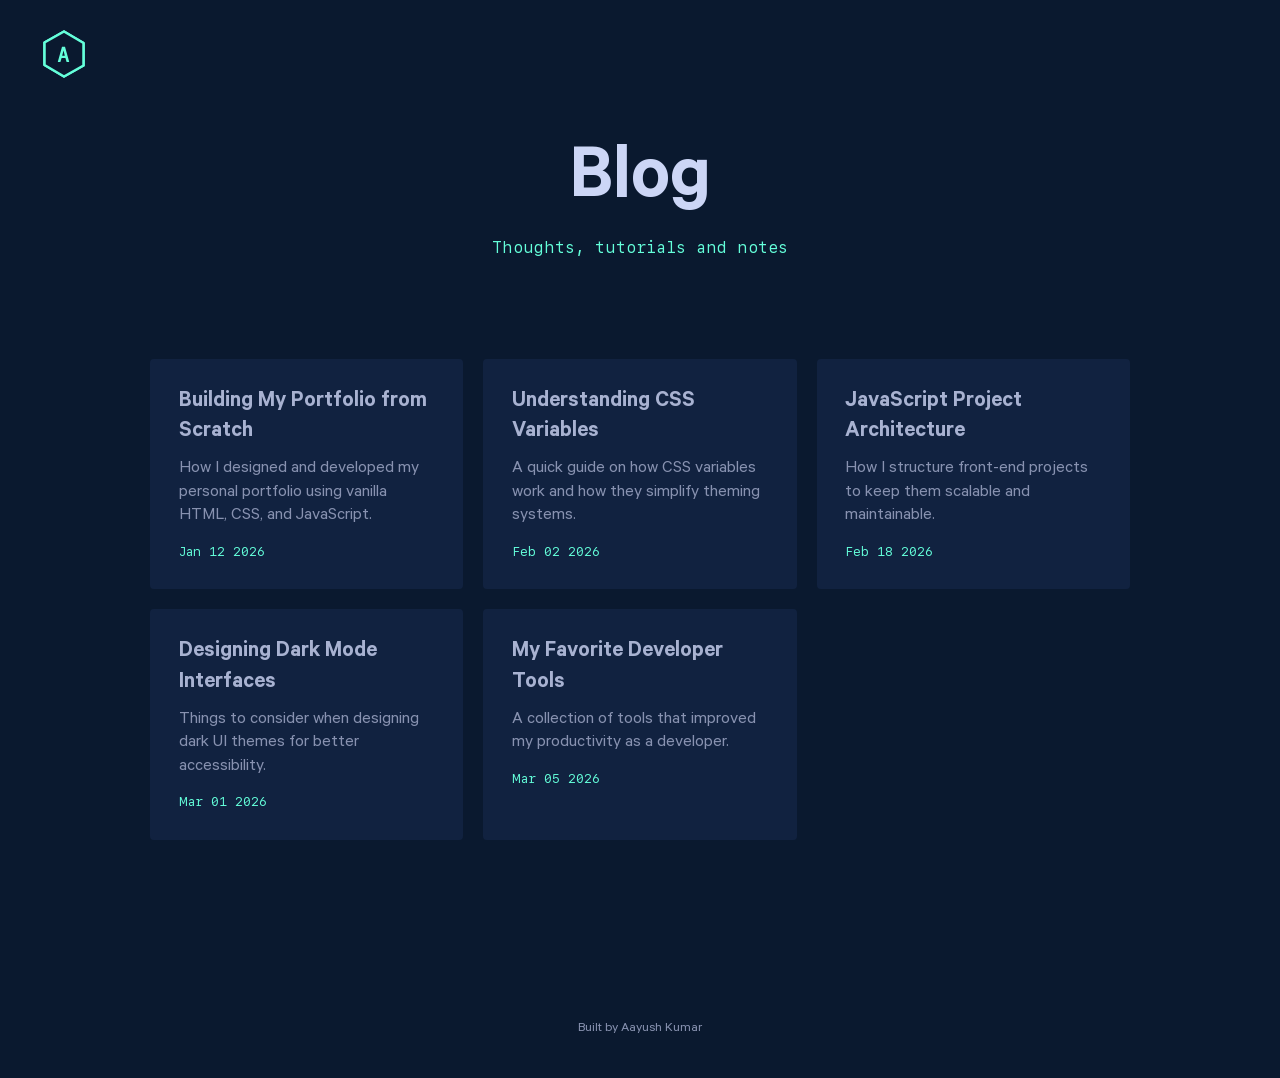
==== blogs.html @ 378685f4 "basic blogs page" ====
<!DOCTYPE html>
<html lang="en" data-theme="dark">

<head>
    <meta charset="UTF-8">
    <meta name="viewport" content="width=device-width, initial-scale=1.0">

    <title>Blogs | Aayush Kumar</title>

    <link rel="icon" href="assets/images/favicon.svg" type="image/svg+xml">

    <link rel="stylesheet" href="assets/css/fonts.css">
    <link rel="stylesheet" href="assets/css/main.css">
</head>

<body>

    <header class="projects-nav">
        <div class="container nav-content">
            <div class="logo">
                <a href="/" aria-label="home">

                    <div class="hex-container">
                        <svg id="hex" xmlns="http://www.w3.org/2000/svg" role="img" viewBox="0 0 84 96">
                            <title>Hexagon</title>
                            <g transform="translate(-8,-2)">
                                <g transform="translate(11,5)">
                                    <polygon stroke="currentColor" stroke-width="5" stroke-linecap="round"
                                        stroke-linejoin="round" points="39 0 0 22 0 67 39 90 78 68 78 23"
                                        fill="currentColor" />
                                </g>
                            </g>
                        </svg>
                    </div>

                    <div class="logo-container">
                        <svg id="logo" xmlns="http://www.w3.org/2000/svg" role="img" viewBox="0 0 84 96">
                            <title>Logo</title>
                            <g transform="translate(-8,-2)">
                                <g transform="translate(11,5)">
                                    <polygon stroke="currentColor" stroke-width="5" stroke-linecap="round"
                                        stroke-linejoin="round" points="39 0 0 22 0 67 39 90 78 68 78 23" fill="none" />
                                    <path d="M49.5 61 L44.2 61 L41.8 53 L34.2 53 L31.8 61 L26.5 61 L35 30.3 L41 30.3 L49.5 61 Z 
                 M40.6 48.5 L38 38.2 L35.4 48.5 L40.6 48.5 Z" fill="currentColor" />
                                </g>
                            </g>
                        </svg>
                    </div>

                </a>
            </div>
    </header>


    <main class="projects-main">

        <header class="projects-header">
            <h1 class="big-heading">Blog</h1>
            <p class="subtitle">Thoughts, tutorials and notes</p>
        </header>

        <div class="projects-container">

            <div class="blog-grid" id="blogGrid">
            </div>

        </div>

    </main>


    <footer class="footer">

        <div class="mobile-social">

            <a href="https://github.com/aayushkdev" target="_blank">
                <img src="assets/images/github.svg">
            </a>

            <a href="https://linkedin.com/in/aayushkdev" target="_blank">
                <img src="assets/images/linkedin.svg">
            </a>

            <a href="mailto:folio@aayushk.dev">
                <img src="assets/images/mail.svg">
            </a>

        </div>

        <p>Built by Aayush Kumar</p>

    </footer>

    <script src="assets/js/blogs.js"></script>

</body>

</html>
---- assets/css/fonts.css ----
/* Calibre Font Family */

@font-face {
  font-family: 'Calibre';
  src: url('../fonts/Calibre/Calibre-Regular.woff2') format('woff2'),
       url('../fonts/Calibre/Calibre-Regular.woff') format('woff');
  font-weight: 400;
  font-style: normal;
  font-display: auto;
}

@font-face {
  font-family: 'Calibre';
  src: url('../fonts/Calibre/Calibre-Medium.woff2') format('woff2'),
       url('../fonts/Calibre/Calibre-Medium.woff') format('woff');
  font-weight: 500;
  font-style: normal;
  font-display: auto;
}

@font-face {
  font-family: 'Calibre';
  src: url('../fonts/Calibre/Calibre-Semibold.woff2') format('woff2'),
       url('../fonts/Calibre/Calibre-Semibold.woff') format('woff');
  font-weight: 600;
  font-style: normal;
  font-display: auto;
}


/* SF Mono Font Family */

@font-face {
  font-family: 'SF Mono';
  src: url('../fonts/SFMono/SFMono-Regular.woff2') format('woff2'),
       url('../fonts/SFMono/SFMono-Regular.woff') format('woff');
  font-weight: 400;
  font-style: normal;
  font-display: auto;
}

@font-face {
  font-family: 'SF Mono';
  src: url('../fonts/SFMono/SFMono-Semibold.woff2') format('woff2'),
       url('../fonts/SFMono/SFMono-Semibold.woff') format('woff');
  font-weight: 600;
  font-style: normal;
  font-display: auto;
}
---- assets/css/main.css ----
:root {

  --bg: #0a192f;
  --bg-light: #112240;
  --bg-lightest: #233554;
  
  --text: #ccd6f6;
  --text-light: #a8b2d1;
  --muted: #8892b0;
  --accent: #64ffda;

  --border: #233554;
  
  --nav-height: 100px;
  --nav-scroll-height: 70px;
  
  --tab-height: 42px;
  --tab-width: 120px;

  --font-sans: 'Calibre', 'Inter', 'San Francisco', 'SF Pro Text', -apple-system, system-ui, sans-serif;
  --font-mono: 'SF Mono', 'Fira Code', 'Fira Mono', 'Roboto Mono', monospace;
  
  --fz-xxs: 12px;
  --fz-xs: 13px;
  --fz-sm: 14px;
  --fz-md: 16px;
  --fz-lg: 18px;
  --fz-xl: 20px;
  --fz-xxl: 22px;
  --fz-heading: 32px;
  
  --border-radius: 4px;
  --transition: all 0.25s cubic-bezier(0.645, 0.045, 0.355, 1);

  font-family: var(--font-sans);

}

* {
  margin: 0;
  padding: 0;
  box-sizing: border-box;
}

html {
  scroll-behavior: smooth;
}

body {
  background: var(--bg);
  color: var(--muted);
  font-family: var(--font-sans);
  font-size: var(--fz-xl);
  line-height: 1.3;
  overflow-x: hidden;
  -webkit-font-smoothing: antialiased;
  -moz-osx-font-smoothing: grayscale;
}

@media (max-width: 480px) {
  body {
    font-size: var(--fz-lg);
  }
}

a {
  text-decoration: none;
  color: inherit;
  transition: var(--transition);
}

.container {
  max-width: 1000px;
  margin: auto;
  padding: 0 25px;
}

.section {
  padding: 100px 110px;
  max-width: 1200px;
  margin: 0 auto;
}

@media (max-width: 1080px) {
  .section {
    padding: 100px 100px;
  }
}

@media (max-width: 768px) {
  .section {
    padding: 80px 50px;
  }
}

@media (max-width: 480px) {
  .section {
    padding: 60px 25px;
  }
}


/* NUMBERED HEADINGS */

.numbered-heading {
  display: flex;
  align-items: center;
  position: relative;
  margin: 10px 0 40px;
  width: 100%;
  font-size: clamp(26px, 5vw, var(--fz-heading));
  white-space: nowrap;
  color: var(--text);
  font-weight: 600;
}

.heading-number {
  position: relative;
  bottom: 4px;
  counter-increment: section 1;
  margin-right: 10px;
  color: var(--accent);
  font-family: var(--font-mono);
  font-size: clamp(var(--fz-md), 3vw, var(--fz-xl));
  font-weight: 400;
}

.numbered-heading::after {
  content: "";
  display: block;
  position: relative;
  width: 300px;
  height: 1px;
  margin-left: 20px;
  background-color: var(--bg-lightest);
}


/* NAVBAR */

.navbar {
  position: fixed;
  top: 0;
  width: 100%;
  height: var(--nav-height);
  background: rgba(10, 25, 47, 0.85);
  backdrop-filter: blur(10px);
  z-index: 100;
  transition: var(--transition);
  padding: 0 50px;
}

@media (max-width: 1080px) {
  .navbar {
    padding: 0 40px;
  }
}

@media (max-width: 768px) {
  .navbar {
    padding: 0 25px;
  }
}

.navbar.scrolled {
  height: var(--nav-scroll-height);
  box-shadow: 0 10px 30px -10px rgba(2, 12, 27, 0.7);
}

.nav-content {
  display: flex;
  justify-content: space-between;
  align-items: center;
  height: 100%;
  position: relative;
  width: 100%;
  color: var(--text-light);
  font-family: var(--font-mono);
  padding: 0;
  max-width: 100%;
}

.logo {
  display: flex;
  align-items: center;
  justify-content: center;
}

.logo a {
  color: var(--accent);
  width: 42px;
  height: 42px;
  position: relative;
  z-index: 1;
  display: block;
}

.logo a:hover,
.logo a:focus {
  outline: 0;
  transform: translate(-4px, -4px);
}

.logo a:hover .hex-container,
.logo a:focus .hex-container {
  transform: translate(4px, 3px);
}

.hex-container {
  position: absolute;
  top: 0;
  left: 0;
  z-index: -1;
  transition: var(--transition);
}

.hex-container svg {
  fill: none;
  user-select: none;
  width: 48px;
  height: 48px;
}

.hex-container svg polygon {
  fill: var(--bg);
  transition: var(--transition);
}

.logo a:hover .hex-container svg polygon,
.logo a:focus .hex-container svg polygon {
  fill: var(--accent);
}

.logo-container {
  position: relative;
  z-index: 1;
}

.logo-container svg {
  fill: none;
  user-select: none;
  transition: var(--transition);
  width: 48px;
  height: 48px;
}

.logo-container svg polygon {
  fill: var(--bg);
}

.logo-container svg path {
  fill: var(--accent);
}

.nav-links {
  display: flex;
  align-items: center;
}

@media (max-width: 768px) {
  .nav-links {
    display: none;
  }
}

.nav-links nav ol {
  display: flex;
  justify-content: space-between;
  align-items: center;
  padding: 0;
  margin: 0;
  list-style: none;
}

.nav-links nav ol li {
  margin: 0 5px;
  position: relative;
  counter-increment: item 1;
  font-size: var(--fz-xs);
}

.nav-links nav ol li a {
  padding: 10px;
  display: block;
  color: var(--text);
  font-size: var(--fz-sm);
  font-family: var(--font-mono);
}

.nav-links nav ol li a::before {
  content: '0' counter(item) '.';
  margin-right: 5px;
  color: var(--accent);
  font-size: var(--fz-xxs);
  text-align: right;
}

.nav-links nav ol li a:hover {
  color: var(--accent);
}

.nav-links > div .email-link {
  color: var(--accent);
  background-color: transparent;
  border: 1px solid var(--accent);
  border-radius: var(--border-radius);
  padding: 0.75rem 1rem;
  font-size: var(--fz-xs);
  font-family: var(--font-mono);
  line-height: 1;
  text-decoration: none;
  cursor: pointer;
  transition: var(--transition);
  margin-left: 15px;
  margin-top: 0;
}

.nav-links > div .email-link:hover,
.nav-links > div .email-link:focus {
  outline: none;
  box-shadow: 3px 3px 0 0 var(--accent);
  transform: translate(-4px, -4px);
}

/* HAMBURGER MENU BUTTON */

.menu-button {
  display: none;
}

@media (max-width: 768px) {
  .menu-button {
    display: flex;
    align-items: center;
    justify-content: center;
    position: relative;
    z-index: 10;
    margin-right: -15px;
    padding: 15px;
    border: 0;
    background-color: transparent;
    color: inherit;
    text-transform: none;
    cursor: pointer;
  }
}

.ham-box {
  display: inline-block;
  position: relative;
  width: 30px;
  height: 24px;
}

.ham-box-inner {
  position: absolute;
  top: 50%;
  right: 0;
  width: 30px;
  height: 2px;
  border-radius: var(--border-radius);
  background-color: var(--accent);
  transition-duration: 0.22s;
  transition-property: transform;
  transition-timing-function: cubic-bezier(0.55, 0.055, 0.675, 0.19);
  transform: rotate(0deg);
}

.ham-box-inner::before,
.ham-box-inner::after {
  content: '';
  display: block;
  position: absolute;
  left: auto;
  right: 0;
  width: 30px;
  height: 2px;
  border-radius: 4px;
  background-color: var(--accent);
  transition-timing-function: ease;
  transition-duration: 0.15s;
  transition-property: transform;
}

.ham-box-inner::before {
  width: 120%;
  top: -10px;
  opacity: 1;
  transition: top 0.1s ease-in 0.25s, opacity 0.1s ease-in;
}

.ham-box-inner::after {
  width: 80%;
  bottom: -10px;
  transform: rotate(0);
  transition: bottom 0.1s ease-in 0.25s, transform 0.22s cubic-bezier(0.55, 0.055, 0.675, 0.19);
}

.menu-button.menu-open .ham-box-inner {
  transform: rotate(225deg);
  transition-delay: 0.12s;
  transition-timing-function: cubic-bezier(0.215, 0.61, 0.355, 1);
}

.menu-button.menu-open .ham-box-inner::before {
  width: 100%;
  top: 0;
  opacity: 0;
  transition: top 0.1s ease-out, opacity 0.1s ease-out 0.12s;
}

.menu-button.menu-open .ham-box-inner::after {
  width: 100%;
  bottom: 0;
  transform: rotate(-90deg);
  transition: bottom 0.1s ease-out, transform 0.22s cubic-bezier(0.215, 0.61, 0.355, 1) 0.12s;
}

/* MOBILE SIDEBAR */

.sidebar {
  display: none;
}

@media (max-width: 768px) {
  .sidebar {
    display: flex;
    align-items: center;
    justify-content: center;
    position: fixed;
    top: 0;
    bottom: 0;
    right: 0;
    padding: 50px 10px;
    width: min(75vw, 400px);
    height: 100vh;
    outline: 0;
    background-color: var(--bg-light);
    box-shadow: -10px 0px 30px -15px rgba(2, 12, 27, 0.7);
    z-index: 9;
    transform: translateX(100vw);
    visibility: hidden;
    transition: var(--transition);
  }

  .sidebar.menu-open {
    transform: translateX(0);
    visibility: visible;
  }
}

.sidebar nav {
  display: flex;
  justify-content: space-between;
  align-items: center;
  width: 100%;
  flex-direction: column;
  color: var(--text-light);
  font-family: var(--font-mono);
  text-align: center;
}

.sidebar nav ol {
  padding: 0;
  margin: 0;
  list-style: none;
  width: 100%;
}

.sidebar nav ol li {
  position: relative;
  margin: 0 auto 20px;
  counter-increment: item 1;
  font-size: clamp(var(--fz-sm), 4vw, var(--fz-lg));
}

@media (max-width: 600px) {
  .sidebar nav ol li {
    margin: 0 auto 10px;
  }
}

.sidebar nav ol li::before {
  content: '0' counter(item) '.';
  display: block;
  margin-bottom: 5px;
  color: var(--accent);
  font-size: var(--fz-sm);
}

.sidebar nav ol li a {
  display: inline-block;
  text-decoration: none;
  width: 100%;
  padding: 3px 20px 20px;
  color: var(--text);
}

.sidebar nav ol li a:hover {
  color: var(--accent);
}

.sidebar .resume-link {
  color: var(--accent);
  background-color: transparent;
  border: 1px solid var(--accent);
  border-radius: var(--border-radius);
  padding: 18px 50px;
  margin: 10% auto 0;
  width: max-content;
  font-size: var(--fz-sm);
  font-family: var(--font-mono);
  line-height: 1;
  text-decoration: none;
  cursor: pointer;
  transition: var(--transition);
}

.sidebar .resume-link:hover,
.sidebar .resume-link:focus {
  outline: none;
  box-shadow: 4px 4px 0 0 var(--accent);
  transform: translate(-5px, -5px);
}

/* Blur effect when menu is open */
body.blur .hero,
body.blur .side,
body.blur .section {
  filter: blur(5px) brightness(0.7);
  pointer-events: none;
  user-select: none;
}


/* HERO */

.hero {
  min-height: 100vh;
  display: flex;
  flex-direction: column;
  justify-content: center;
  align-items: flex-start;
  padding: 0 25px;
}

@media (max-width: 1080px) {
  .hero {
    padding: 200px 100px;
  }
}

@media (max-width: 768px) {
  .hero {
    padding: 150px 50px;
  }
}

@media (max-width: 480px) {
  .hero {
    padding: 125px 25px;
  }
}

.hero h1 {
  font-size: 40px;
}

.hero h2 {
  font-size: 32px;
}

.hero h3 {
  font-size: 24px;
}

.hero h1 {
  margin: 0 0 30px 4px;
  color: var(--accent);
  font-family: var(--font-mono);
  font-size: clamp(var(--fz-sm), 5vw, var(--fz-md));
  font-weight: 400;
}

@media (max-width: 480px) {
  .hero h1 {
    margin: 0 0 20px 2px;
  }
}

.hero h2.big-heading {
  margin: 0;
  font-size: clamp(40px, 8vw, 80px);
  font-weight: 600;
  line-height: 1.1;
  color: var(--text);
}

.hero h3.big-heading {
  margin: 0;
  margin-top: 5px;
  font-size: clamp(40px, 8vw, 80px);
  font-weight: 600;
  line-height: 0.9;
  color: var(--muted);
}

.hero p {
  margin: 20px 0 0;
  max-width: 540px;
}

.btn,
.email-link {
  display: inline-block;
  position: relative;
  color: var(--accent);
  background-color: transparent;
  border: 1px solid var(--accent);
  border-radius: var(--border-radius);
  padding: 1.25rem 1.75rem;
  font-size: var(--fz-sm);
  font-family: var(--font-mono);
  line-height: 1;
  text-decoration: none;
  transition: var(--transition);
  margin-top: 50px;
  cursor: pointer;

  transform: translate(0, 0);
  box-shadow: 0 0 0 0 var(--accent);
}

.btn:hover,
.email-link:hover,
.btn:focus-visible,
.email-link:focus-visible {
  outline: none;
  transform: translate(-4px, -4px);
  box-shadow: 4px 4px 0 0 var(--accent);
}


/* ABOUT SECTION */

.about-inner {
  display: grid;
  grid-template-columns: 3fr 2fr;
  gap: 50px;
}

.about-text p {
  margin-bottom: 15px;
  color: var(--muted);
}

.about-text a {
  color: var(--accent);
  position: relative;
}

.about-text a:hover {
  color: var(--accent);
}

.about-text a::after {
  content: '';
  position: absolute;
  width: 100%;
  height: 1px;
  bottom: 0;
  left: 0;
  background-color: var(--accent);
  transform: scaleX(0);
  transform-origin: bottom right;
  transition: transform 0.25s ease-out;
}

.about-text a:hover::after {
  transform: scaleX(1);
  transform-origin: bottom left;
}

.skills-list {
  display: grid;
  grid-template-columns: repeat(2, minmax(140px, 200px));
  gap: 0 10px;
  padding: 0;
  margin: 20px 0 0 0;
  overflow: hidden;
  list-style: none;
}

.skills-list li {
  position: relative;
  margin-bottom: 10px;
  padding-left: 20px;
  font-family: var(--font-mono);
  font-size: var(--fz-xs);
  color: var(--muted);
}

.skills-list li::before {
  content: '▹';
  position: absolute;
  left: 0;
  color: var(--accent);
  font-size: var(--fz-sm);
  line-height: 12px;
}

.about-image {
  position: relative;
  max-width: 300px;
}

.about-image .wrapper {
  display: block;
  position: relative;
  width: 100%;
  border-radius: var(--border-radius);
  background-color: var(--accent);
  box-shadow: 0 10px 30px -15px rgba(2, 12, 27, 0.7);
  transition: var(--transition);
}

.about-image .wrapper:hover {
  transform: translate(-4px, -4px);
}

.about-image .wrapper:hover::after {
  transform: translate(8px, 8px);
}

.about-image .wrapper::after {
  content: '';
  display: block;
  position: absolute;
  width: 100%;
  height: 100%;
  border-radius: var(--border-radius);
  border: 2px solid var(--accent);
  top: 14px;
  left: 14px;
  z-index: -1;
  transition: var(--transition);
}

.about-image .img {
  position: relative;
  border-radius: var(--border-radius);
  width: 100%;
  mix-blend-mode: multiply;
  filter: grayscale(100%) contrast(1);
  transition: var(--transition);
}

.about-image .wrapper:hover .img {
  filter: none;
  mix-blend-mode: normal;
}


/* EXPERIENCE / JOBS SECTION */

.jobs-container {
  display: flex;
  min-height: 340px;
}

.tab-list {
  position: relative;
  z-index: 3;
  width: max-content;
  padding: 0;
  margin: 0;
  list-style: none;
}

.tab-list button {
  display: flex;
  align-items: center;
  width: 100%;
  height: var(--tab-height);
  padding: 0 20px 2px;
  border: none;
  border-left: 2px solid var(--bg-lightest);
  background-color: transparent;
  color: var(--muted);
  font-family: var(--font-mono);
  font-size: var(--fz-xs);
  text-align: left;
  white-space: nowrap;
  cursor: pointer;
  transition: var(--transition);
}

.tab-list button:hover {
  background-color: var(--bg-light);
  color: var(--accent);
}

.tab-list button.active {
  color: var(--accent);
}

.tab-highlight {
  position: absolute;
  top: 0;
  left: 0;
  z-index: 10;
  width: 2px;
  height: var(--tab-height);
  border-radius: var(--border-radius);
  background: var(--accent);
  transform: translateY(0);
  transition: transform 0.25s cubic-bezier(0.645, 0.045, 0.355, 1);
  transition-delay: 0.1s;
}

.tab-panels {
  position: relative;
  width: 100%;
  margin-left: 20px;
}

.tab-panel {
  width: 100%;
  height: auto;
  padding: 10px 5px;
  display: none;
}

.tab-panel.active {
  display: block;
}

.tab-panel h3 {
  margin-bottom: 2px;
  font-size: var(--fz-xxl);
  font-weight: 500;
  line-height: 1.3;
  color: var(--text-light);
}

.tab-panel h3 .company {
  color: var(--accent);
}

.tab-panel .job-range {
  margin-bottom: 25px;
  color: var(--muted);
  font-family: var(--font-mono);
  font-size: var(--fz-xs);
}

.tab-panel ul {
  padding: 0;
  margin: 0;
  list-style: none;
  font-size: var(--fz-lg);
}

.tab-panel ul li {
  position: relative;
  padding-left: 30px;
  margin-bottom: 10px;
  color: var(--muted);
}

.tab-panel ul li::before {
  content: '▹';
  position: absolute;
  left: 0;
  color: var(--accent);
  font-size: var(--fz-xl);
  line-height: 12px;
}


/* FEATURED PROJECTS SECTION */

.featured-projects {
  list-style: none;
  padding: 0;
  margin: 0 0 100px;
}

.featured-project {
  position: relative;
  display: grid;
  grid-gap: 10px;
  grid-template-columns: repeat(12, 1fr);
  align-items: center;
  margin-bottom: 100px;
}

.featured-project:nth-of-type(odd) .featured-content {
  grid-column: 7 / -1;
  text-align: right;
}

.featured-project:nth-of-type(odd) .featured-tech-list {
  justify-content: flex-end;
}

.featured-project:nth-of-type(odd) .featured-tech-list li {
  margin: 0 0 5px 20px;
}

.featured-project:nth-of-type(odd) .featured-links {
  justify-content: flex-end;
  margin-left: 0;
  margin-right: -10px;
}

.featured-project:nth-of-type(odd) .featured-image {
  grid-column: 1 / 8;
}

.featured-content {
  position: relative;
  grid-column: 1 / 7;
  grid-row: 1 / -1;
}

.featured-overline {
  margin: 10px 0;
  color: var(--accent);
  font-family: var(--font-mono);
  font-size: var(--fz-xs);
  font-weight: 400;
}

.featured-title {
  color: var(--text-light);
  font-size: clamp(24px, 5vw, 28px);
  margin: 0 0 20px;
  font-weight: 600;
}

.featured-title a {
  color: inherit;
  transition: var(--transition);
}

.featured-title a:hover {
  color: var(--accent);
}

.featured-description {
  position: relative;
  z-index: 2;
  padding: 25px;
  border-radius: var(--border-radius);
  background-color: var(--bg-light);
  color: var(--muted);
  font-size: var(--fz-lg);
  box-shadow: 0 10px 30px -15px rgba(2, 12, 27, 0.7);
}

.featured-tech-list {
  display: flex;
  flex-wrap: wrap;
  position: relative;
  z-index: 2;
  margin: 25px 0 10px;
  padding: 0;
  list-style: none;
}

.featured-tech-list li {
  margin: 0 20px 5px 0;
  color: var(--muted);
  font-family: var(--font-mono);
  font-size: var(--fz-xs);
  white-space: nowrap;
}

.featured-links {
  display: flex;
  align-items: center;
  position: relative;
  margin-top: 10px;
  margin-left: -10px;
  color: var(--text);
}

.featured-links a {
  display: flex;
  align-items: center;
  justify-content: center;
  padding: 10px;
}

.featured-links a:hover {
  color: var(--accent);
}

.featured-links a:hover img {
  filter: invert(76%) sepia(70%) saturate(478%) hue-rotate(101deg) brightness(101%) contrast(102%);
}

.featured-links img {
  width: 20px;
  height: 20px;
  filter: invert(85%) brightness(100%) contrast(90%);
  transition: var(--transition);
}

.featured-image {
  grid-column: 6 / -1;
  grid-row: 1 / -1;
  position: relative;
  z-index: 1;
  box-shadow: 0 10px 30px -15px rgba(2, 12, 27, 0.7);
}

.featured-image a {
  width: 100%;
  height: 100%;
  background-color: var(--accent);
  border-radius: var(--border-radius);
  display: block;
  position: relative;

}

.featured-image a::before {
  content: '';
  position: absolute;
  width: 100%;
  height: 100%;
  top: 0;
  left: 0;
  right: 0;
  bottom: 0;
  z-index: 3;
  transition: var(--transition);
  background-color: var(--bg);
  mix-blend-mode: screen;
}

.featured-image a:hover::before,
.featured-image a:focus::before {
  background: transparent;
}

.featured-image a:hover .featured-img,
.featured-image a:focus .featured-img {
  filter: none;
  mix-blend-mode: normal;
}

.featured-img {
  border-radius: var(--border-radius);
  width: 100%;
  height: auto;
  mix-blend-mode: multiply;
  filter: grayscale(100%) contrast(1) brightness(90%);
  transition: var(--transition);
  display: block;

}

@media (max-width: 1080px) {
  .featured-project:nth-of-type(odd) .featured-content {
    grid-column: 5 / -1;
  }
  
  .featured-content {
    grid-column: 1 / 9;
  }
}

@media (max-width: 768px) {
  .featured-projects {
    margin-bottom: 50px;
  }

  .featured-project {
    margin-bottom: 70px;
    box-shadow: 0 10px 30px -15px rgba(2, 12, 27, 0.7);
  }

  .featured-project:nth-of-type(odd) .featured-content,
  .featured-content {
    grid-column: 1 / -1;
    padding: 40px 40px 30px;
    text-align: left;
    z-index: 5;
  }

  .featured-project:nth-of-type(odd) .featured-tech-list,
  .featured-tech-list {
    justify-content: flex-start;
  }

  .featured-project:nth-of-type(odd) .featured-tech-list li,
  .featured-tech-list li {
    margin: 0 10px 5px 0;
    color: var(--text-light);
  }

  .featured-project:nth-of-type(odd) .featured-links,
  .featured-links {
    justify-content: flex-start;
    margin-left: -10px;
    margin-right: 0;
  }

  .featured-project:nth-of-type(odd) .featured-image,
  .featured-image {
    grid-column: 1 / -1;
    height: 100%;
    opacity: 0.25;
  }

  .featured-description {
    padding: 20px 0;
    background-color: transparent;
    box-shadow: none;
  }

  .featured-title {
    color: var(--text);
  }

  .featured-title a::before {
    content: '';
    display: block;
    position: absolute;
    z-index: 0;
    width: 100%;
    height: 100%;
    top: 0;
    left: 0;
  }

  .featured-img {
    object-fit: cover;
    width: auto;
    height: 100%;
    filter: grayscale(100%) contrast(1) brightness(50%);
  }
}

@media (max-width: 480px) {
  .featured-project {
    margin-bottom: 30px;
  }

  .featured-content {
    padding: 25px 25px 20px;
  }
}


/* PROJECTS SECTION */

.projects-grid {
  display: grid;
  grid-template-columns: repeat(auto-fill, minmax(300px, 1fr));
  gap: 15px;
  margin-top: 50px;
  padding: 0;
  margin-left: 0;
  list-style: none;
}

.project-card {
  position: relative;
  cursor: default;
  transition: var(--transition);
}

.project-card:hover .project-inner,
.project-card:focus-within .project-inner {
  transform: translateY(-7px);
}

.project-inner {
  display: flex;
  flex-direction: column;
  align-items: flex-start;
  position: relative;
  height: 100%;
  padding: 2rem 1.75rem;
  border-radius: var(--border-radius);
  background-color: var(--bg-light);
  transition: var(--transition);
  box-shadow: 0 10px 30px -15px rgba(2, 12, 27, 0.7);
}

.project-card:hover .project-inner {
  box-shadow: 0 20px 30px -15px rgba(2, 12, 27, 0.7);
}

.project-inner header {
  width: 100%;
}

.project-inner footer {
  margin-top: auto;
  width: 100%;
}

.project-card-top {
  display: flex;
  justify-content: space-between;
  align-items: center;
  margin-bottom: 35px;
  width: 100%;
}

.project-folder {
  color: var(--accent);
}

.project-folder img {
  width: 40px;
  height: 40px;
  filter: invert(76%) sepia(70%) saturate(478%) hue-rotate(101deg) brightness(101%) contrast(102%);
  transition: var(--transition);
}

.project-links {
  display: flex;
  align-items: center;
  margin-right: -10px;
  color: var(--text);
}

.project-links a {
  display: flex;
  align-items: center;
  justify-content: center;
  padding: 5px 7px;
  position: relative;
  z-index: 1;
}

.project-links a:hover {
  color: var(--accent);
}

.project-links a:hover img {
  filter: invert(76%) sepia(70%) saturate(478%) hue-rotate(101deg) brightness(101%) contrast(102%);
}

.project-links img {
  width: 20px;
  height: 20px;
  filter: invert(85%) brightness(100%) contrast(90%);
  transition: var(--transition);
}

.project-title {
  margin: 0 0 10px;
  color: var(--text-light);
  font-size: var(--fz-xxl);
  font-weight: 600;
}

.project-title a {
  position: static;
  color: var(--text);
  transition: var(--transition);
}

.project-title a:hover {
  color: var(--accent);
}

.project-title a::before {
  content: '';
  display: block;
  position: absolute;
  z-index: 0;
  width: 100%;
  height: 100%;
  top: 0;
  left: 0;
}

.project-description {
  color: var(--muted);
  font-size: 17px;
}

.project-tech-list {
  display: flex;
  align-items: flex-end;
  flex-wrap: wrap;
  padding: 0;
  margin: 20px 0 0 0;
  list-style: none;
}

.project-tech-list li {
  font-family: var(--font-mono);
  font-size: var(--fz-xxs);
  line-height: 1.75;
  margin-right: 15px;
  color: var(--muted);
}

.project-category {
  color: var(--accent);
  font-family: var(--font-mono);
  font-size: var(--fz-xs);
  margin-bottom: 10px;
}

/* VIEW MORE PROJECTS BUTTON */

.view-more-projects {
  text-align: center;
  margin-top: 80px;
}

.view-more-button {
  display: inline-block;
  position: relative;
  color: var(--accent);
  background-color: transparent;
  border: 1px solid var(--accent);
  border-radius: var(--border-radius);
  padding: 1.25rem 1.75rem;
  font-size: var(--fz-sm);
  font-family: var(--font-mono);
  line-height: 1;
  text-decoration: none;
  transition: var(--transition);
  cursor: pointer;
  transform: translate(0, 0);
  box-shadow: 0 0 0 0 var(--accent);
}

.view-more-button:hover,
.view-more-button:focus-visible {
  outline: none;
  transform: translate(-4px, -4px);
  box-shadow: 4px 4px 0 0 var(--accent);
}


/* PROJECTS PAGE */

.projects-main {
  min-height: 100vh;
  padding: 140px 150px;
}

@media (max-width: 1080px) {
  .projects-main {
    padding: 140px 100px;
  }
}

@media (max-width: 768px) {
  .projects-main {
    padding: 120px 50px;
  }
}

@media (max-width: 480px) {
  .projects-main {
    padding: 100px 25px;
  }
}

.projects-nav {
  position: fixed;
  top: 30px;
  left: 40px;
  z-index: 100;
}

.projects-nav a {
  display: block;
  width: 48px;
  height: 48px;
  color: var(--accent);
}

.projects-nav a:hover {
  transform: translate(-4px, -4px);
}

.projects-header {
  margin-bottom: 100px;
  text-align: center;
}

@media (max-width: 768px) {
  .projects-header {
    margin-bottom: 60px;
  }
}

.projects-header .big-heading {
  margin: 0;
  font-size: clamp(40px, 8vw, 80px);
  font-weight: 600;
  line-height: 1.1;
  color: var(--text);
}

.projects-header .subtitle {
  color: var(--accent);
  font-family: var(--font-mono);
  font-size: var(--fz-md);
  font-weight: 400;
  margin-top: 10px;
}

.projects-container {
  max-width: 1600px;
  margin: 0 auto;
}

.projects-filter {
  display: flex;
  justify-content: center;
  flex-wrap: wrap;
  gap: 12px;
  margin-top: 40px;
}

.filter-btn {
  border: 1px solid var(--border);
  background: transparent;
  color: var(--muted);
  font-family: var(--font-mono);
  font-size: var(--fz-xs);
  padding: 8px 16px;
  border-radius: var(--border-radius);
  cursor: pointer;
  transition: var(--transition);
}

.filter-btn:hover {
  color: var(--accent);
  border-color: var(--accent);
}

.filter-btn.active {
  background: var(--accent);
  color: var(--bg);
  border-color: var(--accent);
}

.all-projects-grid {
  grid-template-columns: repeat(3, 1fr);
}

@media (max-width: 1000px) {
  .all-projects-grid {
    grid-template-columns: repeat(2, 1fr);
  }
}

@media (max-width: 600px) {
  .all-projects-grid {
    grid-template-columns: 1fr;
  }
}

/* CONTACT SECTION */

.contact-section {
  max-width: 800px;
  margin: 0 auto 100px;
  text-align: center;
}

@media (max-width: 768px) {
  .contact-section {
    margin: 0 auto 50px;
  }
}



.contact-section .overline {
  display: block;
  margin-bottom: 10px;
  color: var(--accent);
  font-family: var(--font-mono);
  font-size: var(--fz-md);
  font-weight: 400;
}

.contact-section .heading-number {
  margin-right: 0px;
  bottom: 0;
  font-size: var(--fz-xs);
}

.contact-section .numbered-heading::after {
  display: none;
}

.contact-section .title {
  font-size: clamp(40px, 5vw, 60px);
  color: var(--text);
}

.contact-section p {
  color: var(--muted);
  margin: 0 auto;
}

.contact-section .email-link {
  margin-top: 50px;
}


/* FOOTER */

.footer {
  text-align: center;
  padding: 40px 0;
  color: var(--muted);
  font-size: var(--fz-sm);
}

.footer-links {
  margin-top: 10px;
}

.footer-links a {
  margin: 0 10px;
  color: var(--muted);
  font-family: var(--font-mono);
}

.footer-links a:hover {
  color: var(--accent);
}


/* SIDE ELEMENTS */

.side {
  position: fixed;
  bottom: 0;
  width: 40px;
  z-index: 10;
}

.side.left {
  left: 40px;
}

.side.right {
  right: 40px;
}

.social {
  display: flex;
  flex-direction: column;
  align-items: center;
  list-style: none;
}

.social a {
  padding: 10px;
  display: block;
}

.social img {
  width: 22px;
  height: 22px;
  transition: var(--transition);
  filter: invert(85%) brightness(100%) contrast(90%);
}

.social a:hover img {
  filter: invert(76%) sepia(70%) saturate(478%) hue-rotate(101deg) brightness(101%) contrast(102%);
  transform: translateY(-3px);
}

.social::after {
  content: "";
  width: 1px;
  height: 90px;
  background: var(--muted);
  margin-top: 20px;
}

.side.right {
  right: 40px;
  display: flex;
  flex-direction: column;
  align-items: center;
}

.email {
  writing-mode: vertical-rl;
  font-size: var(--fz-sm);
  color: var(--muted);
  font-family: var(--font-mono);
  letter-spacing: 0.1em;
  padding: 10px;
}

.email:hover {
  color: var(--accent);
  transform: translateY(-3px);
}

.side.right::after {
  content: "";
  display: block;
  width: 1px;
  height: 90px;
  background: var(--muted);
  margin-top: 20px;
}


/* ANIMATIONS */

.fade-in {
  opacity: 0;
  animation: fadeIn 0.5s ease-in forwards;
}

.fade-in:nth-child(1) { animation-delay: 0.1s; }
.fade-in:nth-child(2) { animation-delay: 0.2s; }
.fade-in:nth-child(3) { animation-delay: 0.3s; }
.fade-in:nth-child(4) { animation-delay: 0.4s; }
.fade-in:nth-child(5) { animation-delay: 0.5s; }

@keyframes fadeIn {
  from {
    opacity: 0;
    transform: translateY(20px);
  }
  to {
    opacity: 1;
    transform: translateY(0);
  }
}


/* RESPONSIVE */

@media(max-width: 768px) {

  .side,
  .side.right  {
    display: none;
  }

  .hero .big-heading {
    font-size: clamp(40px, 10vw, 60px);
  }

  .hero h2 {
    font-size: 40px;
  }

  .about-inner {
    display: block;
  }

  .about-image {
    margin: 50px auto 0;
    width: 70%;
  }

  .jobs-container {
    display: block;
  }

  .tab-list {
    display: flex;
    overflow-x: auto;
    width: 100%;
    margin-bottom: 30px;
  }

  .tab-list button {
    min-width: var(--tab-width);
    border-left: 0;
    border-bottom: 2px solid var(--bg-lightest);
    text-align: center;
  }

  .tab-highlight {
    top: auto;
    bottom: 0;
    width: var(--tab-width);
    height: 2px;
    transform: translateX(0);
  }

  .tab-panels {
    margin-left: 0;
  }

  .projects-grid {
    grid-template-columns: repeat(auto-fill, minmax(250px, 1fr));
  }

  .numbered-heading::after {
    width: 100%;
  }

}

.mobile-social {
  display: none;
}

@media (max-width: 768px) {

  .mobile-social {
    display: flex;
    justify-content: center;
    gap: 25px;
    margin-top: 20px;
  }

  .mobile-social img {
    width: 24px;
    height: 24px;
    filter: invert(85%) brightness(100%) contrast(90%);
    transition: var(--transition);
  }

  .mobile-social img:hover {
    filter: invert(76%) sepia(70%) saturate(478%) hue-rotate(101deg) brightness(101%) contrast(102%);
  }
}


.blog-grid {
  display: grid;
  grid-template-columns: repeat(auto-fill, minmax(300px, 1fr));
  gap: 20px;
  margin-top: 40px;
}

.blog-card {
  background: var(--bg-light);
  padding: 1.8rem;
  border-radius: var(--border-radius);
  transition: var(--transition);
}

.blog-card:hover {
  transform: translateY(-5px);
}

.blog-card h3 {
  color: var(--text-light);
  margin-bottom: 10px;
}

.blog-card a:hover {
  color: var(--accent);
}

.blog-card p {
  color: var(--muted);
  font-size: var(--fz-lg);
}

.blog-date {
  display: block;
  margin-top: 15px;
  font-family: var(--font-mono);
  font-size: var(--fz-xs);
  color: var(--accent);
}

.blog-more {
  text-align: center;
  margin-top: 40px;
}
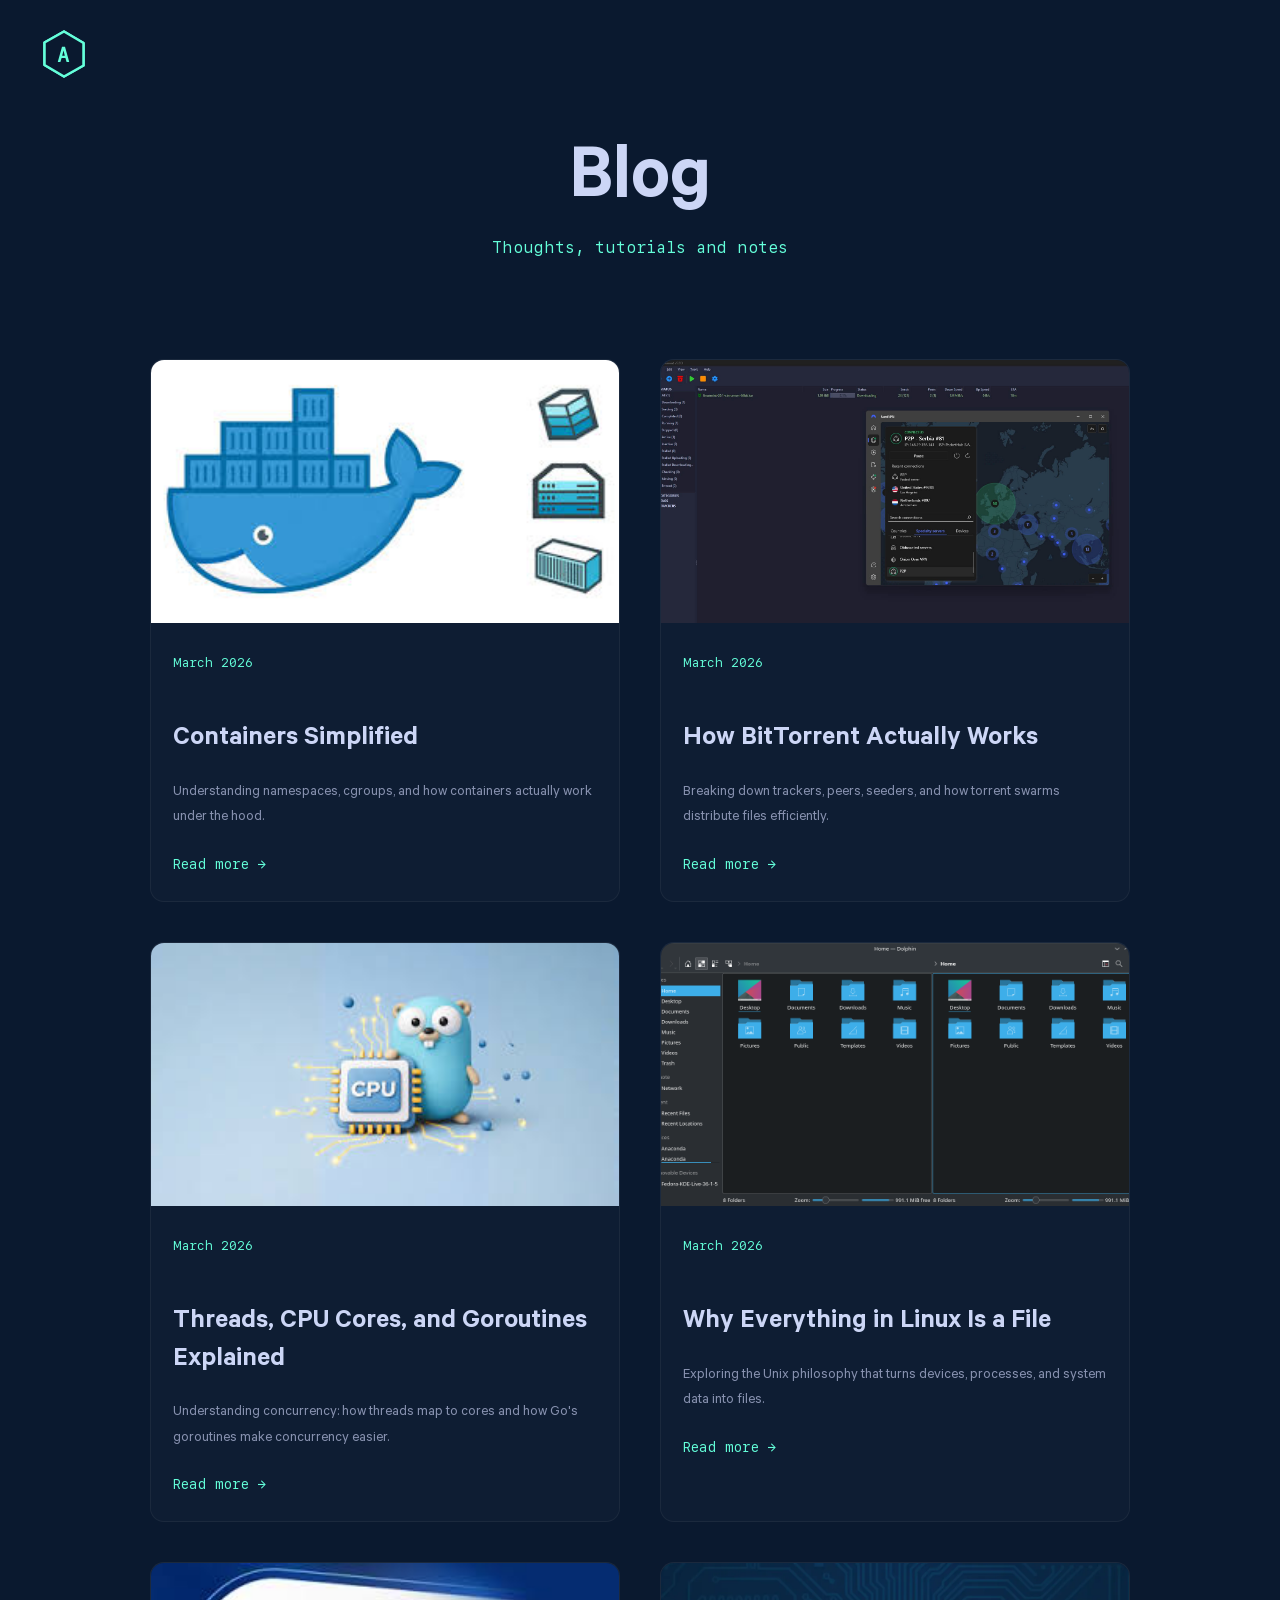
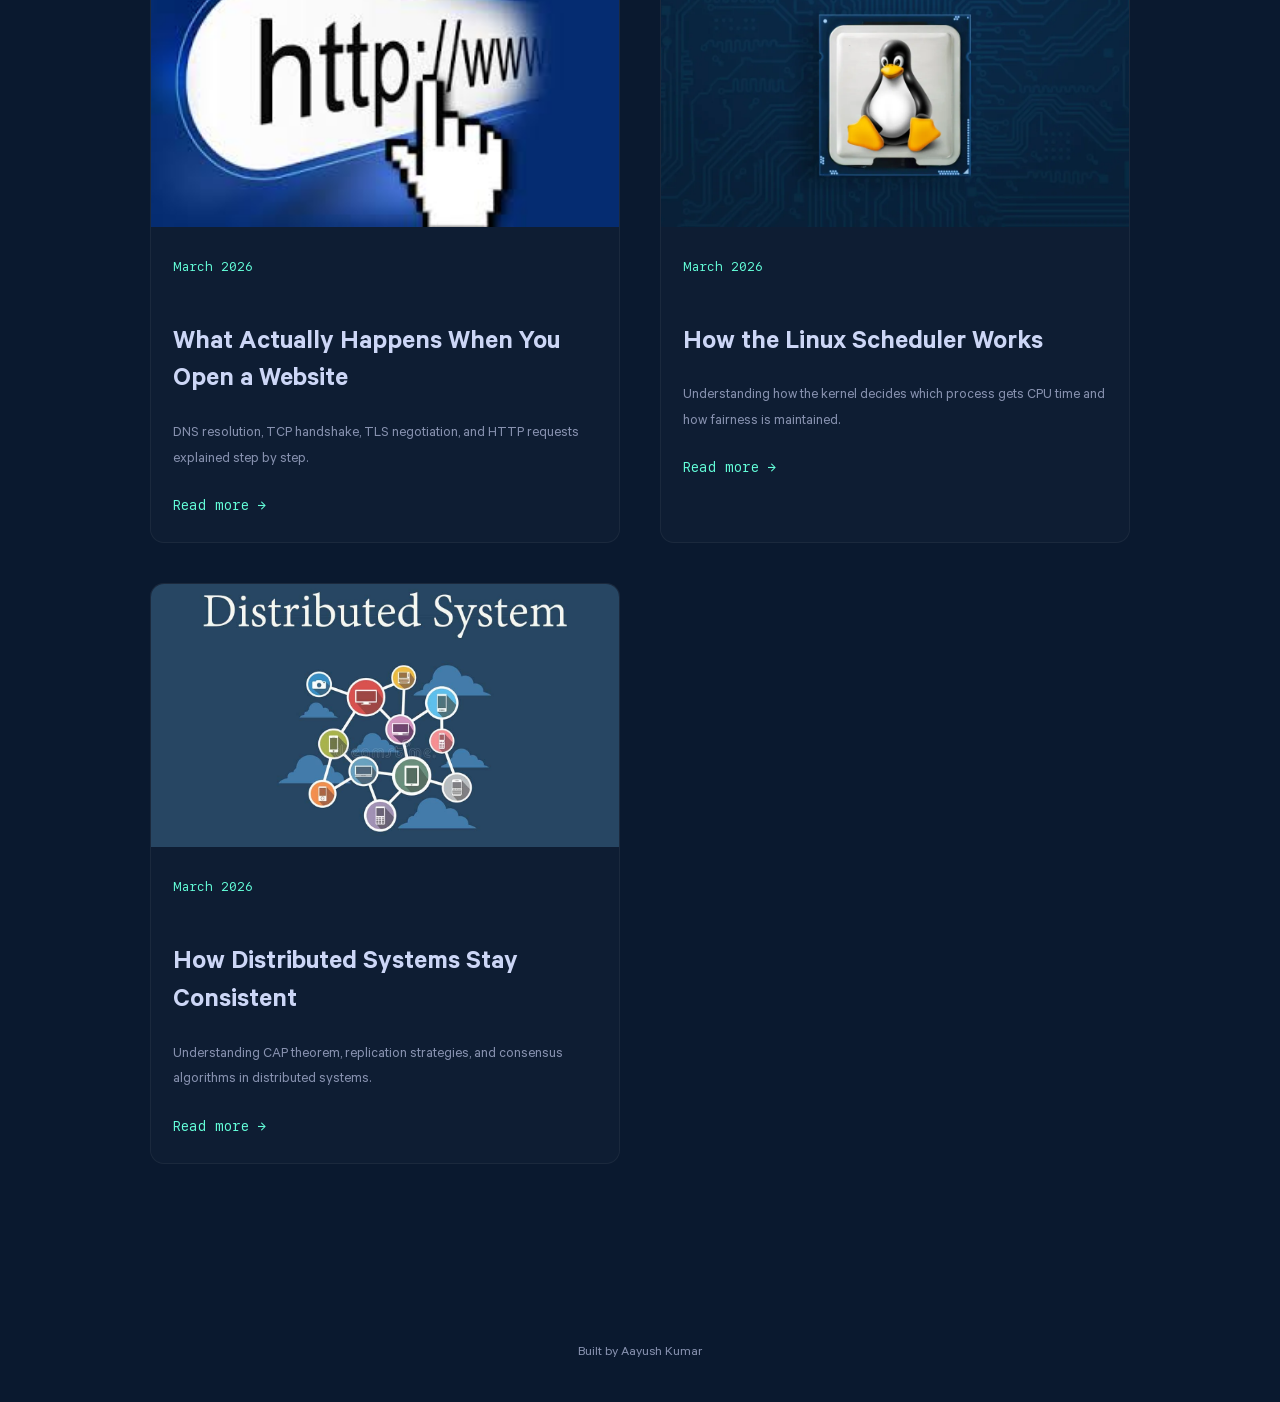
==== commit 63538c9e: "improve blog section add more pages" ====
--- a/blogs.html
+++ b/blogs.html
@@ -11,6 +11,7 @@
 
     <link rel="stylesheet" href="assets/css/fonts.css">
     <link rel="stylesheet" href="assets/css/main.css">
+    <link rel="stylesheet" href="assets/css/components/blog.css">
 </head>
 
 <body>
@@ -61,7 +62,7 @@
 
         <div class="projects-container">
 
-            <div class="blog-grid" id="blogGrid">
+            <div class="blog-list" id="blogGrid">
             </div>
 
         </div>
--- a/assets/css/main.css
+++ b/assets/css/main.css
@@ -1,1784 +1,14 @@
-:root {
+@import 'base.css';
 
-  --bg: #0a192f;
-  --bg-light: #112240;
-  --bg-lightest: #233554;
-  
-  --text: #ccd6f6;
-  --text-light: #a8b2d1;
-  --muted: #8892b0;
-  --accent: #64ffda;
+@import 'layout.css';
 
-  --border: #233554;
-  
-  --nav-height: 100px;
-  --nav-scroll-height: 70px;
-  
-  --tab-height: 42px;
-  --tab-width: 120px;
+@import 'components/navbar.css';
+@import 'components/hero.css';
+@import 'components/about.css';
+@import 'components/jobs.css';
+@import 'components/projects.css';
+@import 'components/contact.css';
+@import 'components/footer.css';
+@import 'components/blog.css';
 
-  --font-sans: 'Calibre', 'Inter', 'San Francisco', 'SF Pro Text', -apple-system, system-ui, sans-serif;
-  --font-mono: 'SF Mono', 'Fira Code', 'Fira Mono', 'Roboto Mono', monospace;
-  
-  --fz-xxs: 12px;
-  --fz-xs: 13px;
-  --fz-sm: 14px;
-  --fz-md: 16px;
-  --fz-lg: 18px;
-  --fz-xl: 20px;
-  --fz-xxl: 22px;
-  --fz-heading: 32px;
-  
-  --border-radius: 4px;
-  --transition: all 0.25s cubic-bezier(0.645, 0.045, 0.355, 1);
-
-  font-family: var(--font-sans);
-
-}
-
-* {
-  margin: 0;
-  padding: 0;
-  box-sizing: border-box;
-}
-
-html {
-  scroll-behavior: smooth;
-}
-
-body {
-  background: var(--bg);
-  color: var(--muted);
-  font-family: var(--font-sans);
-  font-size: var(--fz-xl);
-  line-height: 1.3;
-  overflow-x: hidden;
-  -webkit-font-smoothing: antialiased;
-  -moz-osx-font-smoothing: grayscale;
-}
-
-@media (max-width: 480px) {
-  body {
-    font-size: var(--fz-lg);
-  }
-}
-
-a {
-  text-decoration: none;
-  color: inherit;
-  transition: var(--transition);
-}
-
-.container {
-  max-width: 1000px;
-  margin: auto;
-  padding: 0 25px;
-}
-
-.section {
-  padding: 100px 110px;
-  max-width: 1200px;
-  margin: 0 auto;
-}
-
-@media (max-width: 1080px) {
-  .section {
-    padding: 100px 100px;
-  }
-}
-
-@media (max-width: 768px) {
-  .section {
-    padding: 80px 50px;
-  }
-}
-
-@media (max-width: 480px) {
-  .section {
-    padding: 60px 25px;
-  }
-}
-
-
-/* NUMBERED HEADINGS */
-
-.numbered-heading {
-  display: flex;
-  align-items: center;
-  position: relative;
-  margin: 10px 0 40px;
-  width: 100%;
-  font-size: clamp(26px, 5vw, var(--fz-heading));
-  white-space: nowrap;
-  color: var(--text);
-  font-weight: 600;
-}
-
-.heading-number {
-  position: relative;
-  bottom: 4px;
-  counter-increment: section 1;
-  margin-right: 10px;
-  color: var(--accent);
-  font-family: var(--font-mono);
-  font-size: clamp(var(--fz-md), 3vw, var(--fz-xl));
-  font-weight: 400;
-}
-
-.numbered-heading::after {
-  content: "";
-  display: block;
-  position: relative;
-  width: 300px;
-  height: 1px;
-  margin-left: 20px;
-  background-color: var(--bg-lightest);
-}
-
-
-/* NAVBAR */
-
-.navbar {
-  position: fixed;
-  top: 0;
-  width: 100%;
-  height: var(--nav-height);
-  background: rgba(10, 25, 47, 0.85);
-  backdrop-filter: blur(10px);
-  z-index: 100;
-  transition: var(--transition);
-  padding: 0 50px;
-}
-
-@media (max-width: 1080px) {
-  .navbar {
-    padding: 0 40px;
-  }
-}
-
-@media (max-width: 768px) {
-  .navbar {
-    padding: 0 25px;
-  }
-}
-
-.navbar.scrolled {
-  height: var(--nav-scroll-height);
-  box-shadow: 0 10px 30px -10px rgba(2, 12, 27, 0.7);
-}
-
-.nav-content {
-  display: flex;
-  justify-content: space-between;
-  align-items: center;
-  height: 100%;
-  position: relative;
-  width: 100%;
-  color: var(--text-light);
-  font-family: var(--font-mono);
-  padding: 0;
-  max-width: 100%;
-}
-
-.logo {
-  display: flex;
-  align-items: center;
-  justify-content: center;
-}
-
-.logo a {
-  color: var(--accent);
-  width: 42px;
-  height: 42px;
-  position: relative;
-  z-index: 1;
-  display: block;
-}
-
-.logo a:hover,
-.logo a:focus {
-  outline: 0;
-  transform: translate(-4px, -4px);
-}
-
-.logo a:hover .hex-container,
-.logo a:focus .hex-container {
-  transform: translate(4px, 3px);
-}
-
-.hex-container {
-  position: absolute;
-  top: 0;
-  left: 0;
-  z-index: -1;
-  transition: var(--transition);
-}
-
-.hex-container svg {
-  fill: none;
-  user-select: none;
-  width: 48px;
-  height: 48px;
-}
-
-.hex-container svg polygon {
-  fill: var(--bg);
-  transition: var(--transition);
-}
-
-.logo a:hover .hex-container svg polygon,
-.logo a:focus .hex-container svg polygon {
-  fill: var(--accent);
-}
-
-.logo-container {
-  position: relative;
-  z-index: 1;
-}
-
-.logo-container svg {
-  fill: none;
-  user-select: none;
-  transition: var(--transition);
-  width: 48px;
-  height: 48px;
-}
-
-.logo-container svg polygon {
-  fill: var(--bg);
-}
-
-.logo-container svg path {
-  fill: var(--accent);
-}
-
-.nav-links {
-  display: flex;
-  align-items: center;
-}
-
-@media (max-width: 768px) {
-  .nav-links {
-    display: none;
-  }
-}
-
-.nav-links nav ol {
-  display: flex;
-  justify-content: space-between;
-  align-items: center;
-  padding: 0;
-  margin: 0;
-  list-style: none;
-}
-
-.nav-links nav ol li {
-  margin: 0 5px;
-  position: relative;
-  counter-increment: item 1;
-  font-size: var(--fz-xs);
-}
-
-.nav-links nav ol li a {
-  padding: 10px;
-  display: block;
-  color: var(--text);
-  font-size: var(--fz-sm);
-  font-family: var(--font-mono);
-}
-
-.nav-links nav ol li a::before {
-  content: '0' counter(item) '.';
-  margin-right: 5px;
-  color: var(--accent);
-  font-size: var(--fz-xxs);
-  text-align: right;
-}
-
-.nav-links nav ol li a:hover {
-  color: var(--accent);
-}
-
-.nav-links > div .email-link {
-  color: var(--accent);
-  background-color: transparent;
-  border: 1px solid var(--accent);
-  border-radius: var(--border-radius);
-  padding: 0.75rem 1rem;
-  font-size: var(--fz-xs);
-  font-family: var(--font-mono);
-  line-height: 1;
-  text-decoration: none;
-  cursor: pointer;
-  transition: var(--transition);
-  margin-left: 15px;
-  margin-top: 0;
-}
-
-.nav-links > div .email-link:hover,
-.nav-links > div .email-link:focus {
-  outline: none;
-  box-shadow: 3px 3px 0 0 var(--accent);
-  transform: translate(-4px, -4px);
-}
-
-/* HAMBURGER MENU BUTTON */
-
-.menu-button {
-  display: none;
-}
-
-@media (max-width: 768px) {
-  .menu-button {
-    display: flex;
-    align-items: center;
-    justify-content: center;
-    position: relative;
-    z-index: 10;
-    margin-right: -15px;
-    padding: 15px;
-    border: 0;
-    background-color: transparent;
-    color: inherit;
-    text-transform: none;
-    cursor: pointer;
-  }
-}
-
-.ham-box {
-  display: inline-block;
-  position: relative;
-  width: 30px;
-  height: 24px;
-}
-
-.ham-box-inner {
-  position: absolute;
-  top: 50%;
-  right: 0;
-  width: 30px;
-  height: 2px;
-  border-radius: var(--border-radius);
-  background-color: var(--accent);
-  transition-duration: 0.22s;
-  transition-property: transform;
-  transition-timing-function: cubic-bezier(0.55, 0.055, 0.675, 0.19);
-  transform: rotate(0deg);
-}
-
-.ham-box-inner::before,
-.ham-box-inner::after {
-  content: '';
-  display: block;
-  position: absolute;
-  left: auto;
-  right: 0;
-  width: 30px;
-  height: 2px;
-  border-radius: 4px;
-  background-color: var(--accent);
-  transition-timing-function: ease;
-  transition-duration: 0.15s;
-  transition-property: transform;
-}
-
-.ham-box-inner::before {
-  width: 120%;
-  top: -10px;
-  opacity: 1;
-  transition: top 0.1s ease-in 0.25s, opacity 0.1s ease-in;
-}
-
-.ham-box-inner::after {
-  width: 80%;
-  bottom: -10px;
-  transform: rotate(0);
-  transition: bottom 0.1s ease-in 0.25s, transform 0.22s cubic-bezier(0.55, 0.055, 0.675, 0.19);
-}
-
-.menu-button.menu-open .ham-box-inner {
-  transform: rotate(225deg);
-  transition-delay: 0.12s;
-  transition-timing-function: cubic-bezier(0.215, 0.61, 0.355, 1);
-}
-
-.menu-button.menu-open .ham-box-inner::before {
-  width: 100%;
-  top: 0;
-  opacity: 0;
-  transition: top 0.1s ease-out, opacity 0.1s ease-out 0.12s;
-}
-
-.menu-button.menu-open .ham-box-inner::after {
-  width: 100%;
-  bottom: 0;
-  transform: rotate(-90deg);
-  transition: bottom 0.1s ease-out, transform 0.22s cubic-bezier(0.215, 0.61, 0.355, 1) 0.12s;
-}
-
-/* MOBILE SIDEBAR */
-
-.sidebar {
-  display: none;
-}
-
-@media (max-width: 768px) {
-  .sidebar {
-    display: flex;
-    align-items: center;
-    justify-content: center;
-    position: fixed;
-    top: 0;
-    bottom: 0;
-    right: 0;
-    padding: 50px 10px;
-    width: min(75vw, 400px);
-    height: 100vh;
-    outline: 0;
-    background-color: var(--bg-light);
-    box-shadow: -10px 0px 30px -15px rgba(2, 12, 27, 0.7);
-    z-index: 9;
-    transform: translateX(100vw);
-    visibility: hidden;
-    transition: var(--transition);
-  }
-
-  .sidebar.menu-open {
-    transform: translateX(0);
-    visibility: visible;
-  }
-}
-
-.sidebar nav {
-  display: flex;
-  justify-content: space-between;
-  align-items: center;
-  width: 100%;
-  flex-direction: column;
-  color: var(--text-light);
-  font-family: var(--font-mono);
-  text-align: center;
-}
-
-.sidebar nav ol {
-  padding: 0;
-  margin: 0;
-  list-style: none;
-  width: 100%;
-}
-
-.sidebar nav ol li {
-  position: relative;
-  margin: 0 auto 20px;
-  counter-increment: item 1;
-  font-size: clamp(var(--fz-sm), 4vw, var(--fz-lg));
-}
-
-@media (max-width: 600px) {
-  .sidebar nav ol li {
-    margin: 0 auto 10px;
-  }
-}
-
-.sidebar nav ol li::before {
-  content: '0' counter(item) '.';
-  display: block;
-  margin-bottom: 5px;
-  color: var(--accent);
-  font-size: var(--fz-sm);
-}
-
-.sidebar nav ol li a {
-  display: inline-block;
-  text-decoration: none;
-  width: 100%;
-  padding: 3px 20px 20px;
-  color: var(--text);
-}
-
-.sidebar nav ol li a:hover {
-  color: var(--accent);
-}
-
-.sidebar .resume-link {
-  color: var(--accent);
-  background-color: transparent;
-  border: 1px solid var(--accent);
-  border-radius: var(--border-radius);
-  padding: 18px 50px;
-  margin: 10% auto 0;
-  width: max-content;
-  font-size: var(--fz-sm);
-  font-family: var(--font-mono);
-  line-height: 1;
-  text-decoration: none;
-  cursor: pointer;
-  transition: var(--transition);
-}
-
-.sidebar .resume-link:hover,
-.sidebar .resume-link:focus {
-  outline: none;
-  box-shadow: 4px 4px 0 0 var(--accent);
-  transform: translate(-5px, -5px);
-}
-
-/* Blur effect when menu is open */
-body.blur .hero,
-body.blur .side,
-body.blur .section {
-  filter: blur(5px) brightness(0.7);
-  pointer-events: none;
-  user-select: none;
-}
-
-
-/* HERO */
-
-.hero {
-  min-height: 100vh;
-  display: flex;
-  flex-direction: column;
-  justify-content: center;
-  align-items: flex-start;
-  padding: 0 25px;
-}
-
-@media (max-width: 1080px) {
-  .hero {
-    padding: 200px 100px;
-  }
-}
-
-@media (max-width: 768px) {
-  .hero {
-    padding: 150px 50px;
-  }
-}
-
-@media (max-width: 480px) {
-  .hero {
-    padding: 125px 25px;
-  }
-}
-
-.hero h1 {
-  font-size: 40px;
-}
-
-.hero h2 {
-  font-size: 32px;
-}
-
-.hero h3 {
-  font-size: 24px;
-}
-
-.hero h1 {
-  margin: 0 0 30px 4px;
-  color: var(--accent);
-  font-family: var(--font-mono);
-  font-size: clamp(var(--fz-sm), 5vw, var(--fz-md));
-  font-weight: 400;
-}
-
-@media (max-width: 480px) {
-  .hero h1 {
-    margin: 0 0 20px 2px;
-  }
-}
-
-.hero h2.big-heading {
-  margin: 0;
-  font-size: clamp(40px, 8vw, 80px);
-  font-weight: 600;
-  line-height: 1.1;
-  color: var(--text);
-}
-
-.hero h3.big-heading {
-  margin: 0;
-  margin-top: 5px;
-  font-size: clamp(40px, 8vw, 80px);
-  font-weight: 600;
-  line-height: 0.9;
-  color: var(--muted);
-}
-
-.hero p {
-  margin: 20px 0 0;
-  max-width: 540px;
-}
-
-.btn,
-.email-link {
-  display: inline-block;
-  position: relative;
-  color: var(--accent);
-  background-color: transparent;
-  border: 1px solid var(--accent);
-  border-radius: var(--border-radius);
-  padding: 1.25rem 1.75rem;
-  font-size: var(--fz-sm);
-  font-family: var(--font-mono);
-  line-height: 1;
-  text-decoration: none;
-  transition: var(--transition);
-  margin-top: 50px;
-  cursor: pointer;
-
-  transform: translate(0, 0);
-  box-shadow: 0 0 0 0 var(--accent);
-}
-
-.btn:hover,
-.email-link:hover,
-.btn:focus-visible,
-.email-link:focus-visible {
-  outline: none;
-  transform: translate(-4px, -4px);
-  box-shadow: 4px 4px 0 0 var(--accent);
-}
-
-
-/* ABOUT SECTION */
-
-.about-inner {
-  display: grid;
-  grid-template-columns: 3fr 2fr;
-  gap: 50px;
-}
-
-.about-text p {
-  margin-bottom: 15px;
-  color: var(--muted);
-}
-
-.about-text a {
-  color: var(--accent);
-  position: relative;
-}
-
-.about-text a:hover {
-  color: var(--accent);
-}
-
-.about-text a::after {
-  content: '';
-  position: absolute;
-  width: 100%;
-  height: 1px;
-  bottom: 0;
-  left: 0;
-  background-color: var(--accent);
-  transform: scaleX(0);
-  transform-origin: bottom right;
-  transition: transform 0.25s ease-out;
-}
-
-.about-text a:hover::after {
-  transform: scaleX(1);
-  transform-origin: bottom left;
-}
-
-.skills-list {
-  display: grid;
-  grid-template-columns: repeat(2, minmax(140px, 200px));
-  gap: 0 10px;
-  padding: 0;
-  margin: 20px 0 0 0;
-  overflow: hidden;
-  list-style: none;
-}
-
-.skills-list li {
-  position: relative;
-  margin-bottom: 10px;
-  padding-left: 20px;
-  font-family: var(--font-mono);
-  font-size: var(--fz-xs);
-  color: var(--muted);
-}
-
-.skills-list li::before {
-  content: '▹';
-  position: absolute;
-  left: 0;
-  color: var(--accent);
-  font-size: var(--fz-sm);
-  line-height: 12px;
-}
-
-.about-image {
-  position: relative;
-  max-width: 300px;
-}
-
-.about-image .wrapper {
-  display: block;
-  position: relative;
-  width: 100%;
-  border-radius: var(--border-radius);
-  background-color: var(--accent);
-  box-shadow: 0 10px 30px -15px rgba(2, 12, 27, 0.7);
-  transition: var(--transition);
-}
-
-.about-image .wrapper:hover {
-  transform: translate(-4px, -4px);
-}
-
-.about-image .wrapper:hover::after {
-  transform: translate(8px, 8px);
-}
-
-.about-image .wrapper::after {
-  content: '';
-  display: block;
-  position: absolute;
-  width: 100%;
-  height: 100%;
-  border-radius: var(--border-radius);
-  border: 2px solid var(--accent);
-  top: 14px;
-  left: 14px;
-  z-index: -1;
-  transition: var(--transition);
-}
-
-.about-image .img {
-  position: relative;
-  border-radius: var(--border-radius);
-  width: 100%;
-  mix-blend-mode: multiply;
-  filter: grayscale(100%) contrast(1);
-  transition: var(--transition);
-}
-
-.about-image .wrapper:hover .img {
-  filter: none;
-  mix-blend-mode: normal;
-}
-
-
-/* EXPERIENCE / JOBS SECTION */
-
-.jobs-container {
-  display: flex;
-  min-height: 340px;
-}
-
-.tab-list {
-  position: relative;
-  z-index: 3;
-  width: max-content;
-  padding: 0;
-  margin: 0;
-  list-style: none;
-}
-
-.tab-list button {
-  display: flex;
-  align-items: center;
-  width: 100%;
-  height: var(--tab-height);
-  padding: 0 20px 2px;
-  border: none;
-  border-left: 2px solid var(--bg-lightest);
-  background-color: transparent;
-  color: var(--muted);
-  font-family: var(--font-mono);
-  font-size: var(--fz-xs);
-  text-align: left;
-  white-space: nowrap;
-  cursor: pointer;
-  transition: var(--transition);
-}
-
-.tab-list button:hover {
-  background-color: var(--bg-light);
-  color: var(--accent);
-}
-
-.tab-list button.active {
-  color: var(--accent);
-}
-
-.tab-highlight {
-  position: absolute;
-  top: 0;
-  left: 0;
-  z-index: 10;
-  width: 2px;
-  height: var(--tab-height);
-  border-radius: var(--border-radius);
-  background: var(--accent);
-  transform: translateY(0);
-  transition: transform 0.25s cubic-bezier(0.645, 0.045, 0.355, 1);
-  transition-delay: 0.1s;
-}
-
-.tab-panels {
-  position: relative;
-  width: 100%;
-  margin-left: 20px;
-}
-
-.tab-panel {
-  width: 100%;
-  height: auto;
-  padding: 10px 5px;
-  display: none;
-}
-
-.tab-panel.active {
-  display: block;
-}
-
-.tab-panel h3 {
-  margin-bottom: 2px;
-  font-size: var(--fz-xxl);
-  font-weight: 500;
-  line-height: 1.3;
-  color: var(--text-light);
-}
-
-.tab-panel h3 .company {
-  color: var(--accent);
-}
-
-.tab-panel .job-range {
-  margin-bottom: 25px;
-  color: var(--muted);
-  font-family: var(--font-mono);
-  font-size: var(--fz-xs);
-}
-
-.tab-panel ul {
-  padding: 0;
-  margin: 0;
-  list-style: none;
-  font-size: var(--fz-lg);
-}
-
-.tab-panel ul li {
-  position: relative;
-  padding-left: 30px;
-  margin-bottom: 10px;
-  color: var(--muted);
-}
-
-.tab-panel ul li::before {
-  content: '▹';
-  position: absolute;
-  left: 0;
-  color: var(--accent);
-  font-size: var(--fz-xl);
-  line-height: 12px;
-}
-
-
-/* FEATURED PROJECTS SECTION */
-
-.featured-projects {
-  list-style: none;
-  padding: 0;
-  margin: 0 0 100px;
-}
-
-.featured-project {
-  position: relative;
-  display: grid;
-  grid-gap: 10px;
-  grid-template-columns: repeat(12, 1fr);
-  align-items: center;
-  margin-bottom: 100px;
-}
-
-.featured-project:nth-of-type(odd) .featured-content {
-  grid-column: 7 / -1;
-  text-align: right;
-}
-
-.featured-project:nth-of-type(odd) .featured-tech-list {
-  justify-content: flex-end;
-}
-
-.featured-project:nth-of-type(odd) .featured-tech-list li {
-  margin: 0 0 5px 20px;
-}
-
-.featured-project:nth-of-type(odd) .featured-links {
-  justify-content: flex-end;
-  margin-left: 0;
-  margin-right: -10px;
-}
-
-.featured-project:nth-of-type(odd) .featured-image {
-  grid-column: 1 / 8;
-}
-
-.featured-content {
-  position: relative;
-  grid-column: 1 / 7;
-  grid-row: 1 / -1;
-}
-
-.featured-overline {
-  margin: 10px 0;
-  color: var(--accent);
-  font-family: var(--font-mono);
-  font-size: var(--fz-xs);
-  font-weight: 400;
-}
-
-.featured-title {
-  color: var(--text-light);
-  font-size: clamp(24px, 5vw, 28px);
-  margin: 0 0 20px;
-  font-weight: 600;
-}
-
-.featured-title a {
-  color: inherit;
-  transition: var(--transition);
-}
-
-.featured-title a:hover {
-  color: var(--accent);
-}
-
-.featured-description {
-  position: relative;
-  z-index: 2;
-  padding: 25px;
-  border-radius: var(--border-radius);
-  background-color: var(--bg-light);
-  color: var(--muted);
-  font-size: var(--fz-lg);
-  box-shadow: 0 10px 30px -15px rgba(2, 12, 27, 0.7);
-}
-
-.featured-tech-list {
-  display: flex;
-  flex-wrap: wrap;
-  position: relative;
-  z-index: 2;
-  margin: 25px 0 10px;
-  padding: 0;
-  list-style: none;
-}
-
-.featured-tech-list li {
-  margin: 0 20px 5px 0;
-  color: var(--muted);
-  font-family: var(--font-mono);
-  font-size: var(--fz-xs);
-  white-space: nowrap;
-}
-
-.featured-links {
-  display: flex;
-  align-items: center;
-  position: relative;
-  margin-top: 10px;
-  margin-left: -10px;
-  color: var(--text);
-}
-
-.featured-links a {
-  display: flex;
-  align-items: center;
-  justify-content: center;
-  padding: 10px;
-}
-
-.featured-links a:hover {
-  color: var(--accent);
-}
-
-.featured-links a:hover img {
-  filter: invert(76%) sepia(70%) saturate(478%) hue-rotate(101deg) brightness(101%) contrast(102%);
-}
-
-.featured-links img {
-  width: 20px;
-  height: 20px;
-  filter: invert(85%) brightness(100%) contrast(90%);
-  transition: var(--transition);
-}
-
-.featured-image {
-  grid-column: 6 / -1;
-  grid-row: 1 / -1;
-  position: relative;
-  z-index: 1;
-  box-shadow: 0 10px 30px -15px rgba(2, 12, 27, 0.7);
-}
-
-.featured-image a {
-  width: 100%;
-  height: 100%;
-  background-color: var(--accent);
-  border-radius: var(--border-radius);
-  display: block;
-  position: relative;
-
-}
-
-.featured-image a::before {
-  content: '';
-  position: absolute;
-  width: 100%;
-  height: 100%;
-  top: 0;
-  left: 0;
-  right: 0;
-  bottom: 0;
-  z-index: 3;
-  transition: var(--transition);
-  background-color: var(--bg);
-  mix-blend-mode: screen;
-}
-
-.featured-image a:hover::before,
-.featured-image a:focus::before {
-  background: transparent;
-}
-
-.featured-image a:hover .featured-img,
-.featured-image a:focus .featured-img {
-  filter: none;
-  mix-blend-mode: normal;
-}
-
-.featured-img {
-  border-radius: var(--border-radius);
-  width: 100%;
-  height: auto;
-  mix-blend-mode: multiply;
-  filter: grayscale(100%) contrast(1) brightness(90%);
-  transition: var(--transition);
-  display: block;
-
-}
-
-@media (max-width: 1080px) {
-  .featured-project:nth-of-type(odd) .featured-content {
-    grid-column: 5 / -1;
-  }
-  
-  .featured-content {
-    grid-column: 1 / 9;
-  }
-}
-
-@media (max-width: 768px) {
-  .featured-projects {
-    margin-bottom: 50px;
-  }
-
-  .featured-project {
-    margin-bottom: 70px;
-    box-shadow: 0 10px 30px -15px rgba(2, 12, 27, 0.7);
-  }
-
-  .featured-project:nth-of-type(odd) .featured-content,
-  .featured-content {
-    grid-column: 1 / -1;
-    padding: 40px 40px 30px;
-    text-align: left;
-    z-index: 5;
-  }
-
-  .featured-project:nth-of-type(odd) .featured-tech-list,
-  .featured-tech-list {
-    justify-content: flex-start;
-  }
-
-  .featured-project:nth-of-type(odd) .featured-tech-list li,
-  .featured-tech-list li {
-    margin: 0 10px 5px 0;
-    color: var(--text-light);
-  }
-
-  .featured-project:nth-of-type(odd) .featured-links,
-  .featured-links {
-    justify-content: flex-start;
-    margin-left: -10px;
-    margin-right: 0;
-  }
-
-  .featured-project:nth-of-type(odd) .featured-image,
-  .featured-image {
-    grid-column: 1 / -1;
-    height: 100%;
-    opacity: 0.25;
-  }
-
-  .featured-description {
-    padding: 20px 0;
-    background-color: transparent;
-    box-shadow: none;
-  }
-
-  .featured-title {
-    color: var(--text);
-  }
-
-  .featured-title a::before {
-    content: '';
-    display: block;
-    position: absolute;
-    z-index: 0;
-    width: 100%;
-    height: 100%;
-    top: 0;
-    left: 0;
-  }
-
-  .featured-img {
-    object-fit: cover;
-    width: auto;
-    height: 100%;
-    filter: grayscale(100%) contrast(1) brightness(50%);
-  }
-}
-
-@media (max-width: 480px) {
-  .featured-project {
-    margin-bottom: 30px;
-  }
-
-  .featured-content {
-    padding: 25px 25px 20px;
-  }
-}
-
-
-/* PROJECTS SECTION */
-
-.projects-grid {
-  display: grid;
-  grid-template-columns: repeat(auto-fill, minmax(300px, 1fr));
-  gap: 15px;
-  margin-top: 50px;
-  padding: 0;
-  margin-left: 0;
-  list-style: none;
-}
-
-.project-card {
-  position: relative;
-  cursor: default;
-  transition: var(--transition);
-}
-
-.project-card:hover .project-inner,
-.project-card:focus-within .project-inner {
-  transform: translateY(-7px);
-}
-
-.project-inner {
-  display: flex;
-  flex-direction: column;
-  align-items: flex-start;
-  position: relative;
-  height: 100%;
-  padding: 2rem 1.75rem;
-  border-radius: var(--border-radius);
-  background-color: var(--bg-light);
-  transition: var(--transition);
-  box-shadow: 0 10px 30px -15px rgba(2, 12, 27, 0.7);
-}
-
-.project-card:hover .project-inner {
-  box-shadow: 0 20px 30px -15px rgba(2, 12, 27, 0.7);
-}
-
-.project-inner header {
-  width: 100%;
-}
-
-.project-inner footer {
-  margin-top: auto;
-  width: 100%;
-}
-
-.project-card-top {
-  display: flex;
-  justify-content: space-between;
-  align-items: center;
-  margin-bottom: 35px;
-  width: 100%;
-}
-
-.project-folder {
-  color: var(--accent);
-}
-
-.project-folder img {
-  width: 40px;
-  height: 40px;
-  filter: invert(76%) sepia(70%) saturate(478%) hue-rotate(101deg) brightness(101%) contrast(102%);
-  transition: var(--transition);
-}
-
-.project-links {
-  display: flex;
-  align-items: center;
-  margin-right: -10px;
-  color: var(--text);
-}
-
-.project-links a {
-  display: flex;
-  align-items: center;
-  justify-content: center;
-  padding: 5px 7px;
-  position: relative;
-  z-index: 1;
-}
-
-.project-links a:hover {
-  color: var(--accent);
-}
-
-.project-links a:hover img {
-  filter: invert(76%) sepia(70%) saturate(478%) hue-rotate(101deg) brightness(101%) contrast(102%);
-}
-
-.project-links img {
-  width: 20px;
-  height: 20px;
-  filter: invert(85%) brightness(100%) contrast(90%);
-  transition: var(--transition);
-}
-
-.project-title {
-  margin: 0 0 10px;
-  color: var(--text-light);
-  font-size: var(--fz-xxl);
-  font-weight: 600;
-}
-
-.project-title a {
-  position: static;
-  color: var(--text);
-  transition: var(--transition);
-}
-
-.project-title a:hover {
-  color: var(--accent);
-}
-
-.project-title a::before {
-  content: '';
-  display: block;
-  position: absolute;
-  z-index: 0;
-  width: 100%;
-  height: 100%;
-  top: 0;
-  left: 0;
-}
-
-.project-description {
-  color: var(--muted);
-  font-size: 17px;
-}
-
-.project-tech-list {
-  display: flex;
-  align-items: flex-end;
-  flex-wrap: wrap;
-  padding: 0;
-  margin: 20px 0 0 0;
-  list-style: none;
-}
-
-.project-tech-list li {
-  font-family: var(--font-mono);
-  font-size: var(--fz-xxs);
-  line-height: 1.75;
-  margin-right: 15px;
-  color: var(--muted);
-}
-
-.project-category {
-  color: var(--accent);
-  font-family: var(--font-mono);
-  font-size: var(--fz-xs);
-  margin-bottom: 10px;
-}
-
-/* VIEW MORE PROJECTS BUTTON */
-
-.view-more-projects {
-  text-align: center;
-  margin-top: 80px;
-}
-
-.view-more-button {
-  display: inline-block;
-  position: relative;
-  color: var(--accent);
-  background-color: transparent;
-  border: 1px solid var(--accent);
-  border-radius: var(--border-radius);
-  padding: 1.25rem 1.75rem;
-  font-size: var(--fz-sm);
-  font-family: var(--font-mono);
-  line-height: 1;
-  text-decoration: none;
-  transition: var(--transition);
-  cursor: pointer;
-  transform: translate(0, 0);
-  box-shadow: 0 0 0 0 var(--accent);
-}
-
-.view-more-button:hover,
-.view-more-button:focus-visible {
-  outline: none;
-  transform: translate(-4px, -4px);
-  box-shadow: 4px 4px 0 0 var(--accent);
-}
-
-
-/* PROJECTS PAGE */
-
-.projects-main {
-  min-height: 100vh;
-  padding: 140px 150px;
-}
-
-@media (max-width: 1080px) {
-  .projects-main {
-    padding: 140px 100px;
-  }
-}
-
-@media (max-width: 768px) {
-  .projects-main {
-    padding: 120px 50px;
-  }
-}
-
-@media (max-width: 480px) {
-  .projects-main {
-    padding: 100px 25px;
-  }
-}
-
-.projects-nav {
-  position: fixed;
-  top: 30px;
-  left: 40px;
-  z-index: 100;
-}
-
-.projects-nav a {
-  display: block;
-  width: 48px;
-  height: 48px;
-  color: var(--accent);
-}
-
-.projects-nav a:hover {
-  transform: translate(-4px, -4px);
-}
-
-.projects-header {
-  margin-bottom: 100px;
-  text-align: center;
-}
-
-@media (max-width: 768px) {
-  .projects-header {
-    margin-bottom: 60px;
-  }
-}
-
-.projects-header .big-heading {
-  margin: 0;
-  font-size: clamp(40px, 8vw, 80px);
-  font-weight: 600;
-  line-height: 1.1;
-  color: var(--text);
-}
-
-.projects-header .subtitle {
-  color: var(--accent);
-  font-family: var(--font-mono);
-  font-size: var(--fz-md);
-  font-weight: 400;
-  margin-top: 10px;
-}
-
-.projects-container {
-  max-width: 1600px;
-  margin: 0 auto;
-}
-
-.projects-filter {
-  display: flex;
-  justify-content: center;
-  flex-wrap: wrap;
-  gap: 12px;
-  margin-top: 40px;
-}
-
-.filter-btn {
-  border: 1px solid var(--border);
-  background: transparent;
-  color: var(--muted);
-  font-family: var(--font-mono);
-  font-size: var(--fz-xs);
-  padding: 8px 16px;
-  border-radius: var(--border-radius);
-  cursor: pointer;
-  transition: var(--transition);
-}
-
-.filter-btn:hover {
-  color: var(--accent);
-  border-color: var(--accent);
-}
-
-.filter-btn.active {
-  background: var(--accent);
-  color: var(--bg);
-  border-color: var(--accent);
-}
-
-.all-projects-grid {
-  grid-template-columns: repeat(3, 1fr);
-}
-
-@media (max-width: 1000px) {
-  .all-projects-grid {
-    grid-template-columns: repeat(2, 1fr);
-  }
-}
-
-@media (max-width: 600px) {
-  .all-projects-grid {
-    grid-template-columns: 1fr;
-  }
-}
-
-/* CONTACT SECTION */
-
-.contact-section {
-  max-width: 800px;
-  margin: 0 auto 100px;
-  text-align: center;
-}
-
-@media (max-width: 768px) {
-  .contact-section {
-    margin: 0 auto 50px;
-  }
-}
-
-
-
-.contact-section .overline {
-  display: block;
-  margin-bottom: 10px;
-  color: var(--accent);
-  font-family: var(--font-mono);
-  font-size: var(--fz-md);
-  font-weight: 400;
-}
-
-.contact-section .heading-number {
-  margin-right: 0px;
-  bottom: 0;
-  font-size: var(--fz-xs);
-}
-
-.contact-section .numbered-heading::after {
-  display: none;
-}
-
-.contact-section .title {
-  font-size: clamp(40px, 5vw, 60px);
-  color: var(--text);
-}
-
-.contact-section p {
-  color: var(--muted);
-  margin: 0 auto;
-}
-
-.contact-section .email-link {
-  margin-top: 50px;
-}
-
-
-/* FOOTER */
-
-.footer {
-  text-align: center;
-  padding: 40px 0;
-  color: var(--muted);
-  font-size: var(--fz-sm);
-}
-
-.footer-links {
-  margin-top: 10px;
-}
-
-.footer-links a {
-  margin: 0 10px;
-  color: var(--muted);
-  font-family: var(--font-mono);
-}
-
-.footer-links a:hover {
-  color: var(--accent);
-}
-
-
-/* SIDE ELEMENTS */
-
-.side {
-  position: fixed;
-  bottom: 0;
-  width: 40px;
-  z-index: 10;
-}
-
-.side.left {
-  left: 40px;
-}
-
-.side.right {
-  right: 40px;
-}
-
-.social {
-  display: flex;
-  flex-direction: column;
-  align-items: center;
-  list-style: none;
-}
-
-.social a {
-  padding: 10px;
-  display: block;
-}
-
-.social img {
-  width: 22px;
-  height: 22px;
-  transition: var(--transition);
-  filter: invert(85%) brightness(100%) contrast(90%);
-}
-
-.social a:hover img {
-  filter: invert(76%) sepia(70%) saturate(478%) hue-rotate(101deg) brightness(101%) contrast(102%);
-  transform: translateY(-3px);
-}
-
-.social::after {
-  content: "";
-  width: 1px;
-  height: 90px;
-  background: var(--muted);
-  margin-top: 20px;
-}
-
-.side.right {
-  right: 40px;
-  display: flex;
-  flex-direction: column;
-  align-items: center;
-}
-
-.email {
-  writing-mode: vertical-rl;
-  font-size: var(--fz-sm);
-  color: var(--muted);
-  font-family: var(--font-mono);
-  letter-spacing: 0.1em;
-  padding: 10px;
-}
-
-.email:hover {
-  color: var(--accent);
-  transform: translateY(-3px);
-}
-
-.side.right::after {
-  content: "";
-  display: block;
-  width: 1px;
-  height: 90px;
-  background: var(--muted);
-  margin-top: 20px;
-}
-
-
-/* ANIMATIONS */
-
-.fade-in {
-  opacity: 0;
-  animation: fadeIn 0.5s ease-in forwards;
-}
-
-.fade-in:nth-child(1) { animation-delay: 0.1s; }
-.fade-in:nth-child(2) { animation-delay: 0.2s; }
-.fade-in:nth-child(3) { animation-delay: 0.3s; }
-.fade-in:nth-child(4) { animation-delay: 0.4s; }
-.fade-in:nth-child(5) { animation-delay: 0.5s; }
-
-@keyframes fadeIn {
-  from {
-    opacity: 0;
-    transform: translateY(20px);
-  }
-  to {
-    opacity: 1;
-    transform: translateY(0);
-  }
-}
-
-
-/* RESPONSIVE */
-
-@media(max-width: 768px) {
-
-  .side,
-  .side.right  {
-    display: none;
-  }
-
-  .hero .big-heading {
-    font-size: clamp(40px, 10vw, 60px);
-  }
-
-  .hero h2 {
-    font-size: 40px;
-  }
-
-  .about-inner {
-    display: block;
-  }
-
-  .about-image {
-    margin: 50px auto 0;
-    width: 70%;
-  }
-
-  .jobs-container {
-    display: block;
-  }
-
-  .tab-list {
-    display: flex;
-    overflow-x: auto;
-    width: 100%;
-    margin-bottom: 30px;
-  }
-
-  .tab-list button {
-    min-width: var(--tab-width);
-    border-left: 0;
-    border-bottom: 2px solid var(--bg-lightest);
-    text-align: center;
-  }
-
-  .tab-highlight {
-    top: auto;
-    bottom: 0;
-    width: var(--tab-width);
-    height: 2px;
-    transform: translateX(0);
-  }
-
-  .tab-panels {
-    margin-left: 0;
-  }
-
-  .projects-grid {
-    grid-template-columns: repeat(auto-fill, minmax(250px, 1fr));
-  }
-
-  .numbered-heading::after {
-    width: 100%;
-  }
-
-}
-
-.mobile-social {
-  display: none;
-}
-
-@media (max-width: 768px) {
-
-  .mobile-social {
-    display: flex;
-    justify-content: center;
-    gap: 25px;
-    margin-top: 20px;
-  }
-
-  .mobile-social img {
-    width: 24px;
-    height: 24px;
-    filter: invert(85%) brightness(100%) contrast(90%);
-    transition: var(--transition);
-  }
-
-  .mobile-social img:hover {
-    filter: invert(76%) sepia(70%) saturate(478%) hue-rotate(101deg) brightness(101%) contrast(102%);
-  }
-}
-
-
-.blog-grid {
-  display: grid;
-  grid-template-columns: repeat(auto-fill, minmax(300px, 1fr));
-  gap: 20px;
-  margin-top: 40px;
-}
-
-.blog-card {
-  background: var(--bg-light);
-  padding: 1.8rem;
-  border-radius: var(--border-radius);
-  transition: var(--transition);
-}
-
-.blog-card:hover {
-  transform: translateY(-5px);
-}
-
-.blog-card h3 {
-  color: var(--text-light);
-  margin-bottom: 10px;
-}
-
-.blog-card a:hover {
-  color: var(--accent);
-}
-
-.blog-card p {
-  color: var(--muted);
-  font-size: var(--fz-lg);
-}
-
-.blog-date {
-  display: block;
-  margin-top: 15px;
-  font-family: var(--font-mono);
-  font-size: var(--fz-xs);
-  color: var(--accent);
-}
-
-.blog-more {
-  text-align: center;
-  margin-top: 40px;
-}+@import 'utilities/animations.css';
--- a/assets/css/components/blog.css
+++ b/assets/css/components/blog.css
@@ -0,0 +1,186 @@
+/* ===================================
+   BLOG LIST PAGE (blogs.html)
+   =================================== */
+
+.blog-list {
+    display: grid;
+    grid-template-columns: repeat(auto-fit, minmax(320px, 1fr));
+    gap: 40px;
+}
+
+.blog-grid {
+    display: grid;
+    grid-template-columns: repeat(auto-fit, minmax(320px, 1fr));
+    gap: 30px;
+    margin: 50px 0;
+}
+
+/* Blog Card Styles */
+
+.blog-card {
+    display: block;
+    background: rgba(255,255,255,0.02);
+    border: 1px solid rgba(255,255,255,0.05);
+    border-radius: 14px;
+    overflow: hidden;
+    transition: transform .25s ease, box-shadow .25s ease;
+    text-decoration: none;
+    cursor: pointer;
+}
+
+.blog-card:hover {
+    transform: translateY(-6px);
+    box-shadow: 0 20px 40px rgba(0,0,0,0.35);
+}
+
+/* Blog Card - Image */
+
+.blog-image img {
+    width: 100%;
+    aspect-ratio: 16/9;
+    object-fit: cover;
+}
+
+/* Blog Card - Content */
+
+.blog-content {
+    padding: 22px;
+}
+
+.blog-date {
+    font-family: var(--font-mono);
+    font-size: var(--fz-xs);
+    color: var(--accent);
+    display: block;
+}
+
+.blog-title {
+    font-size: 22px;
+    margin: 10px 0 12px;
+    line-height: 1.35;
+    color: var(--text);
+}
+
+.blog-card:hover .blog-title {
+    color: var(--accent);
+}
+
+.blog-description {
+    color: var(--muted);
+    font-size: 15px;
+    line-height: 1.6;
+    margin-bottom: 16px;
+}
+
+.blog-readmore {
+    font-family: var(--font-mono);
+    font-size: var(--fz-sm);
+    color: var(--accent);
+    display: inline-block;
+}
+
+.blog-more {
+    text-align: center;
+    margin-top: 40px;
+}
+
+
+/* ===================================
+   INDIVIDUAL BLOG POST PAGES
+   =================================== */
+
+.blog-container {
+    max-width: 800px;
+    margin: 0 auto;
+    padding: 160px 25px 80px;
+}
+
+.blog-hero {
+    width: 100%;
+    aspect-ratio: 16 / 9;
+    background: var(--bg-light);
+    border-radius: var(--border-radius);
+    margin-bottom: 40px;
+    overflow: hidden;
+}
+
+.blog-hero img {
+    width: 100%;
+    height: 100%;
+    object-fit: cover;
+    object-position: center;
+    display: block;
+}
+
+/* Blog Post Title */
+
+.blog-container .blog-title {
+    font-size: clamp(36px, 6vw, 52px);
+    color: var(--text);
+    margin-bottom: 10px;
+}
+
+.blog-meta {
+    font-family: var(--font-mono);
+    color: var(--accent);
+    font-size: var(--fz-sm);
+    margin-bottom: 40px;
+}
+
+/* Blog Post Content */
+
+.blog-content p {
+    margin-bottom: 22px;
+    color: var(--muted);
+    line-height: 1.7;
+}
+
+.blog-content h2 {
+    margin-top: 50px;
+    margin-bottom: 20px;
+    color: var(--text);
+    font-size: 28px;
+}
+
+.blog-content ul {
+    margin: 18px 0 22px 25px;
+    padding-left: 10px;
+}
+
+.blog-content li {
+    margin-bottom: 8px;
+    color: var(--muted);
+    line-height: 1.6;
+}
+
+.blog-content code {
+    background: var(--bg-light);
+    padding: 4px 6px;
+    border-radius: 4px;
+    font-family: var(--font-mono);
+    font-size: var(--fz-sm);
+}
+
+.blog-content pre {
+    background: var(--bg-light);
+    padding: 20px;
+    border-radius: var(--border-radius);
+    overflow-x: auto;
+    margin: 20px 0;
+}
+
+.blog-content pre code {
+    background: none;
+    padding: 0;
+}
+
+.blog-back {
+    display: inline-block;
+    margin-top: 60px;
+    font-family: var(--font-mono);
+    color: var(--accent);
+}
+
+.blog-back:hover {
+    text-decoration: underline;
+}
